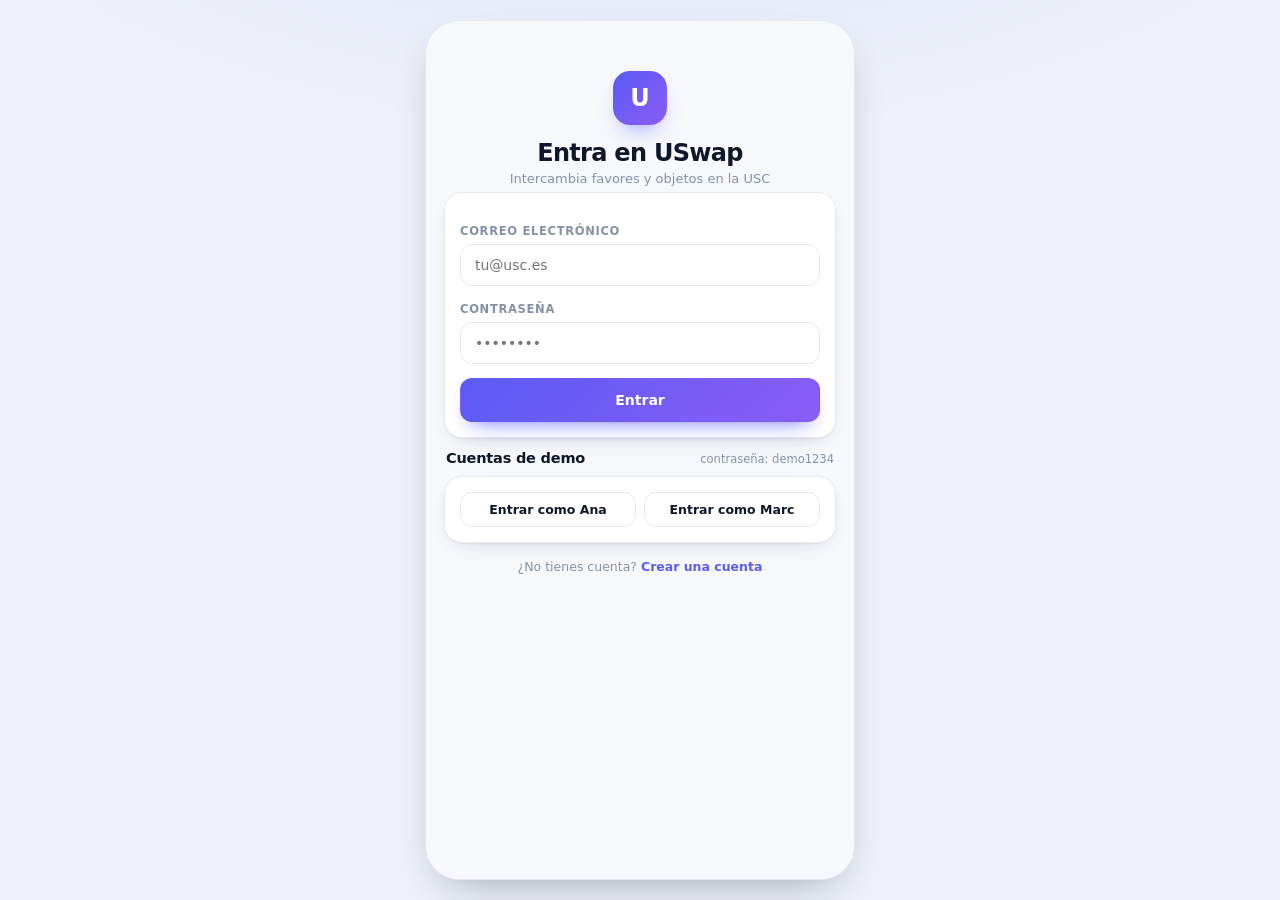
==== index.html @ 11babe7b "categorias: favores, ensenanza, apuntes, objetos y otros (sin tipo)" ====
<!DOCTYPE html>
<html lang="es">
<head>
  <meta charset="utf-8">
  <meta name="viewport" content="width=device-width, initial-scale=1">
  <title>USwap · Tablón · USC</title>
  <link rel="icon" href="img/logo.svg" type="image/svg+xml">
  <link rel="stylesheet" href="css/styles.css">
</head>
<body>
  <!-- =====================================================================
       PANTALLA: TABLÓN                        Propietario: P2 (Javierbarcala)
       Solo se editan este archivo y js/board.js.
       ===================================================================== -->
  <div class="app">
    <header id="topbar"></header>

    <main class="contenido">
      <section class="hero">
        <div style="font-size:9px;font-weight:700;letter-spacing:.16em;text-transform:uppercase;color:#8592a6;margin-bottom:7px">
          USC · Santiago de Compostela
        </div>
        <h1>¿Qué necesitas hoy?</h1>
        <p>Intercambia favores y objetos con estudiantes de la USC, en el campus y en Compostela.</p>
      </section>

      <input id="buscador" class="input" type="search"
             placeholder="Buscar apuntes, clases, transporte…" autocomplete="off">

      <div id="filtro-categorias" class="chips" style="margin-top:10px"></div>
      <div id="filtro-areas" class="chips"></div>
      <div id="filtro-ramas" class="chips"></div>
      <div id="filtro-cursos" class="chips"></div>

      <div id="resultado-info" class="resultado-info"></div>
      <div id="lista" class="lista"></div>
    </main>

    <nav id="bottomnav"></nav>
  </div>

  <script src="js/data.js"></script>
  <script src="js/ui.js"></script>
  <script src="js/board.js"></script>
</body>
</html>
---- css/styles.css ----
/* ==========================================================================
   USwap — ESTILOS GLOBALES            Propietario: P1 (Daniel)
   --------------------------------------------------------------------------
   NINGUNA otra persona edita este archivo. Si necesitas un estilo nuevo,
   pídeselo a P1. Aquí están los tokens de diseño y los componentes comunes.
   ========================================================================== */

:root {
  --fondo: #eef1f8;
  --tarjeta: #ffffff;
  --tinta: #0f172a;
  --tinta-suave: #475569;
  --muted: #8592a6;
  --borde: #e6eaf2;
  --primario: #5b5bf6;
  --primario-oscuro: #4343d6;
  --primario-suave: #eeefff;
  --acento: #8b5cf6;
  --verde: #16a34a;
  --verde-suave: #e7f8ee;
  --ambar: #d97706;
  --ambar-suave: #fef4e2;
  --rojo: #dc2626;
  --rojo-suave: #fdecec;
  --radio: 18px;
  --radio-sm: 12px;
  --sombra: 0 1px 2px rgba(15, 23, 42, .05), 0 8px 24px -14px rgba(15, 23, 42, .25);
  --sombra-alta: 0 18px 45px -22px rgba(15, 23, 42, .45);
  --fuente: "Segoe UI", system-ui, -apple-system, Roboto, sans-serif;
}

* { box-sizing: border-box; }

html, body {
  margin: 0;
  padding: 0;
  height: 100%;
  font-family: var(--fuente);
  color: var(--tinta);
  background: var(--fondo);
  -webkit-font-smoothing: antialiased;
}

body {
  background:
    radial-gradient(1100px 520px at 50% -220px, #dfe3ff 0%, rgba(223, 227, 255, 0) 70%),
    var(--fondo);
  overflow: hidden;
}

/* ---------------------------------------------------------------- estructura */
.app {
  width: 100%;
  height: 100vh;
  margin: 0 auto;
  background: #f7f8fc;
  display: flex;
  flex-direction: column;
  overflow: hidden;
  position: relative;
}

.contenido {
  flex: 1 1 auto;
  overflow-y: auto;
  overflow-x: hidden;
  padding: 16px 18px 28px;
  overscroll-behavior: contain;
}

@media (min-width: 720px) {
  body { display: grid; place-items: center; padding: 20px; }
  .app {
    max-width: 430px;
    height: calc(100vh - 40px);
    max-height: 880px;
    border-radius: 34px;
    box-shadow: var(--sombra-alta);
    border: 1px solid #e2e8f0;
  }
  .topbar { border-radius: 34px 34px 0 0; }
  .bottomnav { border-radius: 0 0 34px 34px; }
}

/* ------------------------------------------------------------------- topbar */
.topbar {
  position: sticky;
  top: 0;
  z-index: 20;
  display: flex;
  align-items: center;
  justify-content: space-between;
  gap: 10px;
  padding: 14px 18px;
  background: rgba(255, 255, 255, .86);
  backdrop-filter: blur(10px);
  border-bottom: 1px solid var(--borde);
}

.marca {
  display: flex;
  align-items: center;
  gap: 9px;
  font-weight: 800;
  font-size: 19px;
  letter-spacing: -.4px;
  color: var(--tinta);
  text-decoration: none;
}

.marca-punto {
  width: 30px; height: 30px;
  border-radius: 10px;
  background: linear-gradient(135deg, var(--primario), var(--acento));
  color: #fff;
  display: grid; place-items: center;
  font-size: 15px; font-weight: 800;
  box-shadow: 0 6px 14px -6px var(--primario);
}

.selector-yo {
  border: 1px solid var(--borde);
  background: #fff;
  border-radius: 999px;
  padding: 7px 30px 7px 12px;
  font-size: 12px;
  font-weight: 600;
  color: var(--tinta-suave);
  font-family: var(--fuente);
  max-width: 168px;
  appearance: none;
  background-image: url("data:image/svg+xml;utf8,<svg xmlns='http://www.w3.org/2000/svg' width='10' height='10' viewBox='0 0 10 10'><path d='M1 3l4 4 4-4' stroke='%238592a6' stroke-width='1.6' fill='none' stroke-linecap='round'/></svg>");
  background-repeat: no-repeat;
  background-position: right 11px center;
  cursor: pointer;
}

.topbar-derecha { display: flex; align-items: center; gap: 6px; }

/* --------------------------------------------------------------------- hero */
.hero { padding: 6px 2px 14px; }
.hero h1 { margin: 0 0 4px; font-size: 23px; letter-spacing: -.6px; line-height: 1.2; }
.hero p { margin: 0; color: var(--muted); font-size: 13.5px; line-height: 1.45; }

/* -------------------------------------------------------------------- inputs */
.input, .textarea, .select {
  width: 100%;
  border: 1px solid var(--borde);
  background: #fff;
  border-radius: var(--radio-sm);
  padding: 12px 14px;
  font-size: 14px;
  font-family: var(--fuente);
  color: var(--tinta);
  outline: none;
  transition: border-color .15s, box-shadow .15s;
}

.input:focus, .textarea:focus, .select:focus {
  border-color: var(--primario);
  box-shadow: 0 0 0 4px var(--primario-suave);
}

.textarea { min-height: 96px; resize: vertical; line-height: 1.5; }
.label {
  display: block;
  font-size: 11.5px;
  font-weight: 700;
  text-transform: uppercase;
  letter-spacing: .06em;
  color: var(--muted);
  margin: 16px 0 6px;
}
.campo { margin-bottom: 4px; }

/* --------------------------------------------------------------------- chips */
.chips {
  display: flex;
  gap: 7px;
  overflow-x: auto;
  padding: 4px 2px 8px;
  scrollbar-width: none;
}
.chips::-webkit-scrollbar { display: none; }

.chip {
  flex: 0 0 auto;
  border: 1px solid var(--borde);
  background: #fff;
  color: var(--tinta-suave);
  border-radius: 999px;
  padding: 7px 13px;
  font-size: 12.5px;
  font-weight: 600;
  font-family: var(--fuente);
  cursor: pointer;
  transition: all .15s;
  white-space: nowrap;
}
.chip:hover { border-color: #cfd6e6; }
.chip.activo {
  background: var(--primario);
  border-color: var(--primario);
  color: #fff;
  box-shadow: 0 6px 14px -8px var(--primario);
}
.chip-mini { padding: 4px 10px; font-size: 11.5px; }

/* ------------------------------------------------------------------ tarjetas */
.lista { display: flex; flex-direction: column; gap: 11px; }

.card {
  background: var(--tarjeta);
  border: 1px solid var(--borde);
  border-radius: var(--radio);
  padding: 15px;
  box-shadow: var(--sombra);
  text-decoration: none;
  color: inherit;
  display: block;
  transition: transform .14s, box-shadow .14s, border-color .14s;
}
.card:hover { transform: translateY(-1px); box-shadow: var(--sombra-alta); border-color: #d8dfee; }

.card-fila { display: flex; align-items: center; gap: 10px; }
.card-titulo { margin: 9px 0 5px; font-size: 15.5px; font-weight: 700; letter-spacing: -.2px; line-height: 1.3; }
.card-texto { margin: 0; color: var(--tinta-suave); font-size: 13px; line-height: 1.5; }

.card-pie {
  margin-top: 12px; padding-top: 11px;
  border-top: 1px dashed var(--borde);
  display: flex; align-items: center; justify-content: space-between; gap: 8px;
  font-size: 12px; color: var(--muted);
}

.cambio {
  display: flex; gap: 7px; align-items: flex-start;
  margin-top: 11px; padding: 9px 11px;
  background: var(--primario-suave);
  border-radius: 11px;
  font-size: 12.5px; color: var(--primario-oscuro);
  line-height: 1.45;
}
.cambio b { font-weight: 700; }

/* ------------------------------------------------------------------ avatar */
.avatar {
  flex: 0 0 auto;
  width: 38px; height: 38px;
  border-radius: 12px;
  display: grid; place-items: center;
  color: #fff; font-weight: 700; font-size: 13px;
  letter-spacing: .02em;
}
.avatar.grande { width: 62px; height: 62px; border-radius: 20px; font-size: 21px; }
.avatar.pequeno { width: 28px; height: 28px; border-radius: 9px; font-size: 10.5px; }

.usuario-linea { display: flex; flex-direction: column; gap: 1px; min-width: 0; }
.usuario-nombre { font-size: 13px; font-weight: 650; }
.usuario-detalle { font-size: 11.5px; color: var(--muted); }

/* -------------------------------------------------------------------- badges */
.badge {
  display: inline-flex; align-items: center; gap: 4px;
  padding: 3px 9px; border-radius: 999px;
  font-size: 10.5px; font-weight: 700;
  letter-spacing: .02em; text-transform: uppercase;
  background: #f1f4fa; color: var(--tinta-suave);
}
.badge-verde { background: var(--verde-suave); color: var(--verde); }
.badge-ambar { background: var(--ambar-suave); color: var(--ambar); }
.badge-rojo { background: var(--rojo-suave); color: var(--rojo); }
.badge-azul { background: var(--primario-suave); color: var(--primario-oscuro); }

/* ------------------------------------------------------------------ botones */
.btn {
  display: inline-flex; align-items: center; justify-content: center; gap: 8px;
  width: 100%;
  border: 1px solid transparent;
  border-radius: var(--radio-sm);
  padding: 13px 16px;
  font-size: 14px; font-weight: 700; font-family: var(--fuente);
  text-decoration: none; cursor: pointer;
  transition: transform .12s, filter .15s, background .15s;
}
.btn:active { transform: scale(.985); }
.btn-primario {
  background: linear-gradient(135deg, var(--primario), var(--acento));
  color: #fff;
  box-shadow: 0 10px 22px -12px var(--primario);
}
.btn-primario:hover { filter: brightness(1.05); }
.btn-secundario { background: #fff; border-color: var(--borde); color: var(--tinta); }
.btn-secundario:hover { background: #f8fafc; }
.btn-whatsapp { background: #25d366; color: #06331c; }
.btn-instagram { background: #fff; border-color: #f0c6df; color: #c1298a; }
.btn-sm { width: auto; padding: 9px 14px; font-size: 12.5px; }
.btn-bloque { margin-top: 14px; }

.fila { display: flex; gap: 8px; }
.fila > .btn { flex: 1; }

/* ------------------------------------------------------------------ estrellas */
.estrellas { display: inline-flex; gap: 2px; color: #f59e0b; font-size: 13px; letter-spacing: 1px; }
.estrellas.gris { color: #d7dde9; }
.estrellas.grande { font-size: 18px; }

/* --------------------------------------------------------------------- stats */
.stats { display: grid; grid-template-columns: repeat(3, 1fr); gap: 9px; }
.stat {
  background: #fff; border: 1px solid var(--borde); border-radius: var(--radio-sm);
  padding: 11px 8px; text-align: center;
}
.stat b { display: block; font-size: 19px; letter-spacing: -.5px; }
.stat span { font-size: 10.5px; color: var(--muted); text-transform: uppercase; letter-spacing: .05em; font-weight: 600; }

/* ------------------------------------------------------------------ ranking */
.rank-item {
  display: flex; align-items: center; gap: 11px;
  background: #fff; border: 1px solid var(--borde); border-radius: var(--radio);
  padding: 12px 14px; box-shadow: var(--sombra);
}
.rank-item.yo { border-color: var(--primario); box-shadow: 0 0 0 3px var(--primario-suave); }
.rank-pos {
  width: 26px; text-align: center; font-weight: 800; font-size: 15px; color: var(--muted);
  letter-spacing: -.5px;
}
.rank-pos.top { color: var(--primario); }
.rank-puntos {
  margin-left: auto; text-align: right;
  font-weight: 800; font-size: 15px; letter-spacing: -.4px;
}
.rank-puntos small { display: block; font-size: 10px; font-weight: 600; color: var(--muted); letter-spacing: 0; }

.tier { display: inline-flex; align-items: center; gap: 5px; font-size: 11px; font-weight: 700; }
.tier-hierro { color: #6b7280; }
.tier-bronce { color: #b45309; }
.tier-plata { color: #64748b; }
.tier-oro { color: #ca8a04; }
.tier-platino { color: #0f766e; }
.tier-diamante { color: #2563eb; }
.tier-ascendente { color: #16a34a; }
.tier-inmortal { color: #7c3aed; }
.tier-radiante { color: #e11d48; }

/* --------------------------------------------------------------------- nav */
.bottomnav {
  flex: 0 0 auto;
  width: 100%;
  display: grid; grid-template-columns: repeat(4, 1fr);
  gap: 2px;
  padding: 9px 12px 12px;
  background: #fff;
  border-top: 1px solid var(--borde);
  z-index: 30;
}

.nav-item {
  display: flex; flex-direction: column; align-items: center; gap: 3px;
  padding: 6px 4px;
  border-radius: 12px;
  text-decoration: none;
  color: var(--muted);
  font-size: 10.5px; font-weight: 650;
  transition: background .15s, color .15s;
}
.nav-item .icono { font-size: 18px; line-height: 1; }
.nav-item:hover { background: #f4f6fb; }
.nav-item.activo { color: var(--primario); background: var(--primario-suave); }

/* ------------------------------------------------------------------- varios */
.seccion-titulo {
  display: flex; align-items: baseline; justify-content: space-between;
  margin: 22px 2px 10px;
}
.seccion-titulo h2 { margin: 0; font-size: 14.5px; letter-spacing: -.2px; }
.seccion-titulo a { font-size: 12px; color: var(--primario); text-decoration: none; font-weight: 650; }

.vacio {
  text-align: center; padding: 34px 18px;
  background: #fff; border: 1px dashed #d8dfee; border-radius: var(--radio);
  color: var(--muted); font-size: 13px;
}
.vacio strong { display: block; color: var(--tinta); font-size: 14.5px; margin-bottom: 4px; }

.resultado-info { font-size: 11.5px; color: var(--muted); padding: 2px 4px 10px; font-weight: 600; }

.toast {
  position: fixed; left: 50%; bottom: 96px; transform: translateX(-50%);
  background: #0f172a; color: #fff;
  padding: 11px 18px; border-radius: 999px;
  font-size: 12.5px; font-weight: 600;
  box-shadow: var(--sombra-alta);
  z-index: 60; opacity: 0; pointer-events: none;
  transition: opacity .22s, transform .22s;
}
.toast.visible { opacity: 1; transform: translateX(-50%) translateY(-4px); }

.oculto { display: none !important; }

/* --------------------------------------------------------------- acceso */
.auth-hero { text-align: center; padding: 16px 0 6px; }
.auth-hero .marca-punto {
  width: 54px; height: 54px; border-radius: 17px; font-size: 24px;
  margin: 0 auto 14px; box-shadow: 0 12px 26px -14px var(--primario);
}
.auth-hero h1 { margin: 0 0 4px; font-size: 24px; letter-spacing: -.7px; }
.auth-hero p { margin: 0; color: var(--muted); font-size: 13px; }

.aviso {
  margin-top: 8px; padding: 9px 12px;
  background: #eef2ff; border: 1px solid #dbe2ff; color: #3730a3;
  border-radius: 10px; font-size: 12px; line-height: 1.45;
}
.aviso code { font-weight: 800; letter-spacing: .08em; }

.verificado { color: var(--verde); font-weight: 700; font-size: 11.5px; }
.contacto-linea { display: flex; gap: 8px; align-items: center; }
.contacto-linea .input { flex: 1; }
.contacto-estado { display: flex; align-items: center; justify-content: space-between; gap: 8px; margin-top: 8px; }

.auth-pie { text-align: center; margin-top: 16px; font-size: 12.5px; color: var(--muted); }
.auth-pie a { color: var(--primario); font-weight: 700; text-decoration: none; }

/* aviso de error de JavaScript: nunca dejar la página en blanco */
.error-js {
  display: none;
  position: fixed;
  top: 0; left: 0; right: 0;
  z-index: 200;
  background: #7f1d1d;
  color: #fff;
  padding: 12px 16px;
  font-size: 12.5px;
  line-height: 1.45;
  box-shadow: 0 10px 30px -12px rgba(0, 0, 0, .6);
}
.error-js b { display: block; font-size: 13.5px; margin-bottom: 2px; }
.error-js span { display: block; color: rgba(255, 255, 255, .88); }
.error-js code { display: block; margin-top: 6px; font-size: 11px; color: rgba(255, 255, 255, .7); word-break: break-word; }

/* ------------------------------------------------------------------ detalles */
.detalle-cabecera { display: flex; gap: 12px; align-items: flex-start; }
.detalle-titulo { margin: 0 0 6px; font-size: 20px; line-height: 1.25; letter-spacing: -.5px; }
.detalle-texto { margin: 0; color: var(--tinta-suave); font-size: 14px; line-height: 1.6; }
.bloque {
  background: #fff; border: 1px solid var(--borde); border-radius: var(--radio);
  padding: 15px; box-shadow: var(--sombra);
}
.bloque + .bloque, .bloque + .seccion-titulo { margin-top: 12px; }
.divisor { height: 1px; background: var(--borde); margin: 14px 0; }

/* ------------------------------------------------------- acuerdo / trato */
.acuerdo {
  border-color: #cdeedd;
  background: linear-gradient(180deg, #f6fdf9 0%, #ffffff 70%);
}
.acuerdo-cabecera { display: flex; align-items: center; gap: 6px; flex-wrap: wrap; }
.acuerdo-cabecera .badge { margin-left: auto; }
.acuerdo-titulo { font-size: 15px; font-weight: 750; letter-spacing: -.2px; }
.acuerdo-texto { margin: 4px 0 12px; font-size: 12.5px; color: var(--tinta-suave); line-height: 1.55; }
.acuerdo .btn + .btn { margin-top: 8px; }

.barra-progreso { height: 7px; border-radius: 99px; background: #eef1f8; overflow: hidden; }
.barra-progreso > div { height: 100%; border-radius: 99px; background: linear-gradient(90deg, var(--primario), var(--acento)); }

.estrellas-selector { display: flex; gap: 6px; }
.estrella-btn {
  background: none; border: none; cursor: pointer;
  font-size: 30px; line-height: 1; color: #d7dde9; padding: 0 2px;
  transition: transform .12s, color .12s;
}
.estrella-btn:hover { transform: scale(1.12); }
.estrella-btn.activa { color: #f59e0b; }

.recompensa {
  display: flex; gap: 11px; align-items: flex-start;
  padding: 12px 0; border-bottom: 1px solid var(--borde);
}
.recompensa:last-child { border-bottom: none; }
.recompensa-icono {
  width: 36px; height: 36px; flex: 0 0 auto; border-radius: 11px;
  display: grid; place-items: center; font-size: 17px; background: #f5f7fc;
}
.recompensa-texto { font-size: 12.5px; color: var(--tinta-suave); line-height: 1.45; }
.recompensa-texto b { display: block; color: var(--tinta); font-size: 13px; margin-bottom: 2px; }
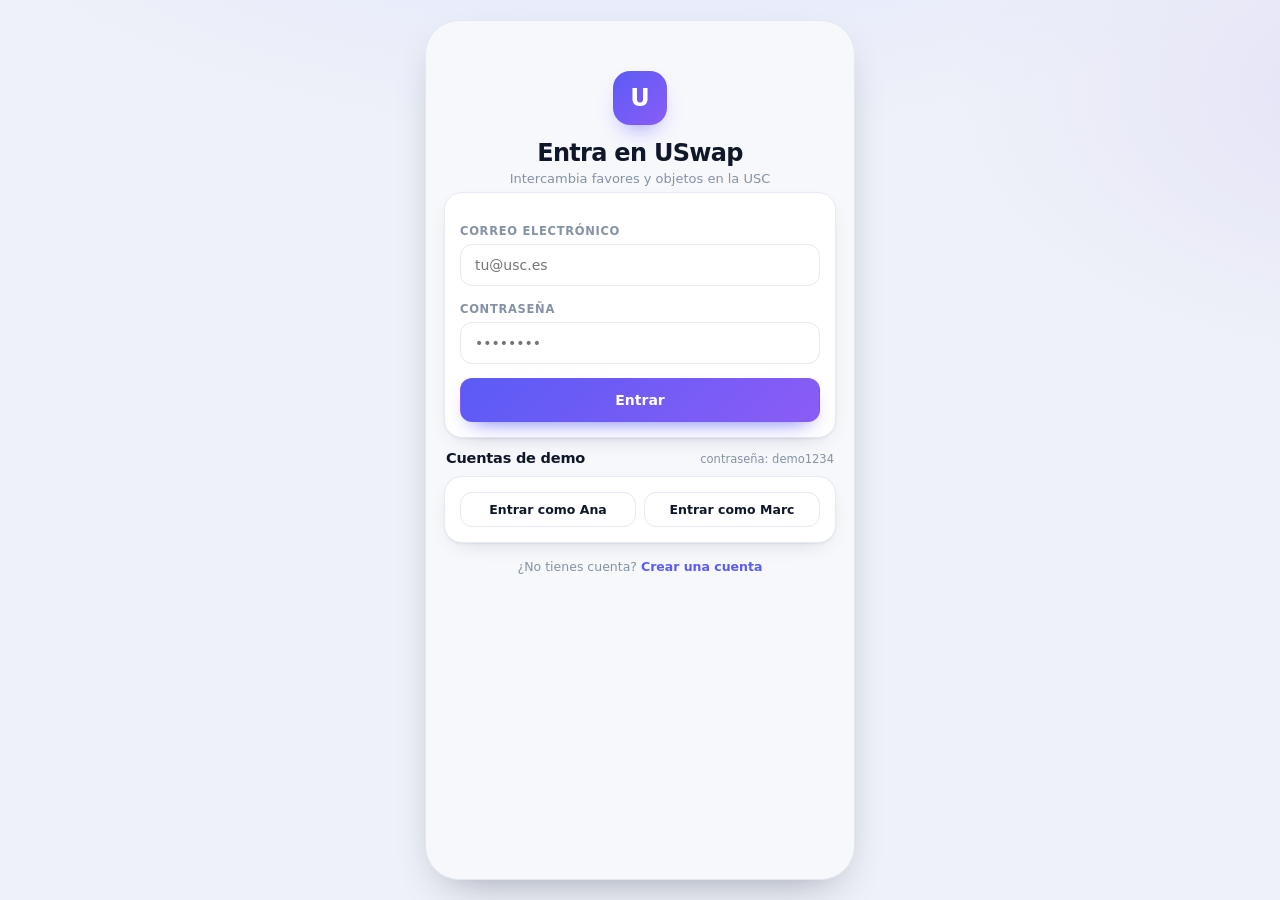
==== commit c6345e81: "merge: integrar a P1, P3 y P4 y mantener el tablon de P2" ====
--- a/index.html
+++ b/index.html
@@ -3,6 +3,7 @@
 <head>
   <meta charset="utf-8">
   <meta name="viewport" content="width=device-width, initial-scale=1">
+  <meta name="theme-color" content="#ffffff">
   <title>USwap · Tablón · USC</title>
   <link rel="icon" href="img/logo.svg" type="image/svg+xml">
   <link rel="stylesheet" href="css/styles.css">
@@ -27,14 +28,26 @@
       <input id="buscador" class="input" type="search"
              placeholder="Buscar apuntes, clases, transporte…" autocomplete="off">
 
-      <div id="filtro-categorias" class="chips" style="margin-top:10px"></div>
+      <div id="filtro-modo" class="chips" style="margin-top:10px"></div>
       <div id="filtro-areas" class="chips"></div>
       <div id="filtro-ramas" class="chips"></div>
       <div id="filtro-cursos" class="chips"></div>
 
-      <div id="resultado-info" class="resultado-info"></div>
+      <div class="resultado-info" style="display:flex;align-items:center;gap:8px">
+        <span id="resultado-info"></span>
+        <button id="btn-limpiar" type="button" class="chip chip-mini oculto" style="margin-left:auto">Limpiar</button>
+      </div>
+
+      <select id="orden" class="select" aria-label="Ordenar el tablón" style="margin-bottom:10px">
+        <option value="destacada">Destacadas primero</option>
+        <option value="reciente">Más recientes</option>
+        <option value="valoracion">Mejor valorados</option>
+      </select>
+
       <div id="lista" class="lista"></div>
     </main>
+
+    <button class="arriba" id="btn-arriba" type="button" aria-label="Volver arriba">↑</button>
 
     <nav id="bottomnav"></nav>
   </div>
--- a/css/styles.css
+++ b/css/styles.css
@@ -1,8 +1,8 @@
 /* ==========================================================================
-   USwap — ESTILOS GLOBALES            Propietario: P1 (Daniel)
+   USwap ÔÇö ESTILOS GLOBALES            Propietario: P1 (Daniel)
    --------------------------------------------------------------------------
    NINGUNA otra persona edita este archivo. Si necesitas un estilo nuevo,
-   pídeselo a P1. Aquí están los tokens de diseño y los componentes comunes.
+   p├¡deselo a P1. Aqu├¡ est├ín los tokens de dise├▒o y los componentes comunes.
    ========================================================================== */
 
 :root {
@@ -422,7 +422,7 @@
 .auth-pie { text-align: center; margin-top: 16px; font-size: 12.5px; color: var(--muted); }
 .auth-pie a { color: var(--primario); font-weight: 700; text-decoration: none; }
 
-/* aviso de error de JavaScript: nunca dejar la página en blanco */
+/* aviso de error de JavaScript: nunca dejar la p├ígina en blanco */
 .error-js {
   display: none;
   position: fixed;
@@ -484,3 +484,121 @@
 }
 .recompensa-texto { font-size: 12.5px; color: var(--tinta-suave); line-height: 1.45; }
 .recompensa-texto b { display: block; color: var(--tinta); font-size: 13px; margin-bottom: 2px; }
+
+/* ==========================================================================
+   CAPA P2 — tema, tarjetas en negro e interacción
+   --------------------------------------------------------------------------
+   Se añade al final a propósito: no toca las reglas de arriba, solo las
+   refina. Si P1 cambia un componente, esto sigue funcionando.
+   ========================================================================== */
+
+/* scroll fino y desplazamiento suave dentro de la app */
+.contenido { scroll-behavior: smooth; scrollbar-width: thin; scrollbar-color: #cfd6e6 transparent; }
+.contenido::-webkit-scrollbar { width: 8px; }
+.contenido::-webkit-scrollbar-thumb { background: #d8dfee; border-radius: 99px; }
+.contenido::-webkit-scrollbar-track { background: transparent; }
+
+body {
+  background:
+    radial-gradient(1100px 520px at 50% -220px, #dfe3ff 0%, rgba(223, 227, 255, 0) 70%),
+    radial-gradient(700px 420px at 110% 10%, rgba(139, 92, 246, .10) 0%, rgba(139, 92, 246, 0) 65%),
+    var(--fondo);
+}
+::selection { background: rgba(91, 91, 246, .22); color: #0f172a; }
+
+/* cabecera y hero */
+.marca-punto { box-shadow: 0 6px 14px -6px var(--primario); }
+.hero h1 {
+  background: linear-gradient(120deg, #0f172a 5%, var(--primario-oscuro) 60%, #7c3aed 95%);
+  -webkit-background-clip: text;
+  background-clip: text;
+  color: transparent;
+}
+
+/* chips con respuesta al toque */
+.chips { scroll-snap-type: x proximity; }
+.chip { scroll-snap-align: start; transition: transform .12s, border-color .15s, background .15s, color .15s, box-shadow .15s; }
+.chip:hover { border-color: #cfd6e6; color: var(--tinta); }
+.chip:active { transform: scale(.95); }
+
+/* las peticiones, en negro */
+.card {
+  background: linear-gradient(180deg, #131c2e 0%, #0f172a 100%);
+  border-color: #1e293b;
+  color: #e9eefb;
+  box-shadow: 0 1px 2px rgba(15, 23, 42, .18), 0 18px 34px -24px rgba(15, 23, 42, .55);
+  animation: tarjeta-entra .34s cubic-bezier(.2, .7, .3, 1) both;
+  transition: transform .16s, box-shadow .16s, border-color .16s;
+}
+.card:hover {
+  transform: translateY(-2px);
+  box-shadow: 0 26px 46px -26px rgba(15, 23, 42, .65);
+  border-color: #3b4a6b;
+}
+.card:active { transform: scale(.994); }
+.card .card-titulo { color: #f3f6ff; }
+.card .card-texto { color: #b6c0d6; }
+.card .card-pie { color: #97a3bb; border-top-color: rgba(255, 255, 255, .12); }
+.card .usuario-nombre { color: #eef2fb; }
+.card .usuario-detalle { color: #93a0b8; }
+.card .cambio { background: rgba(123, 123, 255, .14); color: #c7c7ff; }
+.card .badge { background: rgba(255, 255, 255, .10); color: #cfd8ea; }
+.card .badge-azul { background: rgba(123, 123, 255, .22); color: #c7c7ff; }
+.card .badge-ambar { background: rgba(251, 191, 36, .16); color: #fbbf24; }
+.card .badge-verde { background: rgba(61, 220, 151, .14); color: #4ade80; }
+.card .badge-rojo { background: rgba(255, 122, 122, .14); color: #ff9c9c; }
+
+.card:nth-child(1) { animation-delay: 0s; }
+.card:nth-child(2) { animation-delay: .03s; }
+.card:nth-child(3) { animation-delay: .06s; }
+.card:nth-child(4) { animation-delay: .09s; }
+.card:nth-child(5) { animation-delay: .12s; }
+.card:nth-child(6) { animation-delay: .15s; }
+.card:nth-child(7) { animation-delay: .18s; }
+.card:nth-child(n+8) { animation-delay: .21s; }
+
+@keyframes tarjeta-entra {
+  from { opacity: 0; transform: translateY(6px); }
+  to { opacity: 1; transform: none; }
+}
+
+.vacio { animation: tarjeta-entra .3s ease both; }
+
+/* botones y navegación */
+.nav-item:active { transform: scale(.94); }
+.nav-item:hover { color: var(--tinta-suave); }
+
+/* volver arriba */
+.arriba {
+  position: absolute;
+  right: 16px;
+  bottom: 84px;
+  width: 44px; height: 44px;
+  border: none; border-radius: 50%;
+  background: linear-gradient(135deg, var(--primario), var(--acento));
+  color: #fff;
+  display: grid; place-items: center;
+  font-size: 18px; font-weight: 700;
+  cursor: pointer;
+  box-shadow: 0 14px 30px -12px rgba(91, 91, 246, .95);
+  z-index: 35;
+  opacity: 0;
+  transform: translateY(10px) scale(.9);
+  pointer-events: none;
+  transition: opacity .2s, transform .2s, filter .15s;
+}
+.arriba.visible { opacity: 1; transform: none; pointer-events: auto; }
+.arriba:hover { filter: brightness(1.06); }
+.arriba:active { transform: scale(.94); }
+
+/* accesibilidad */
+:focus-visible { outline: 2px solid var(--primario); outline-offset: 2px; border-radius: 8px; }
+
+@media (prefers-reduced-motion: reduce) {
+  *, *::before, *::after {
+    animation-duration: .001ms !important;
+    animation-delay: 0s !important;
+    transition-duration: .001ms !important;
+    scroll-behavior: auto !important;
+  }
+}
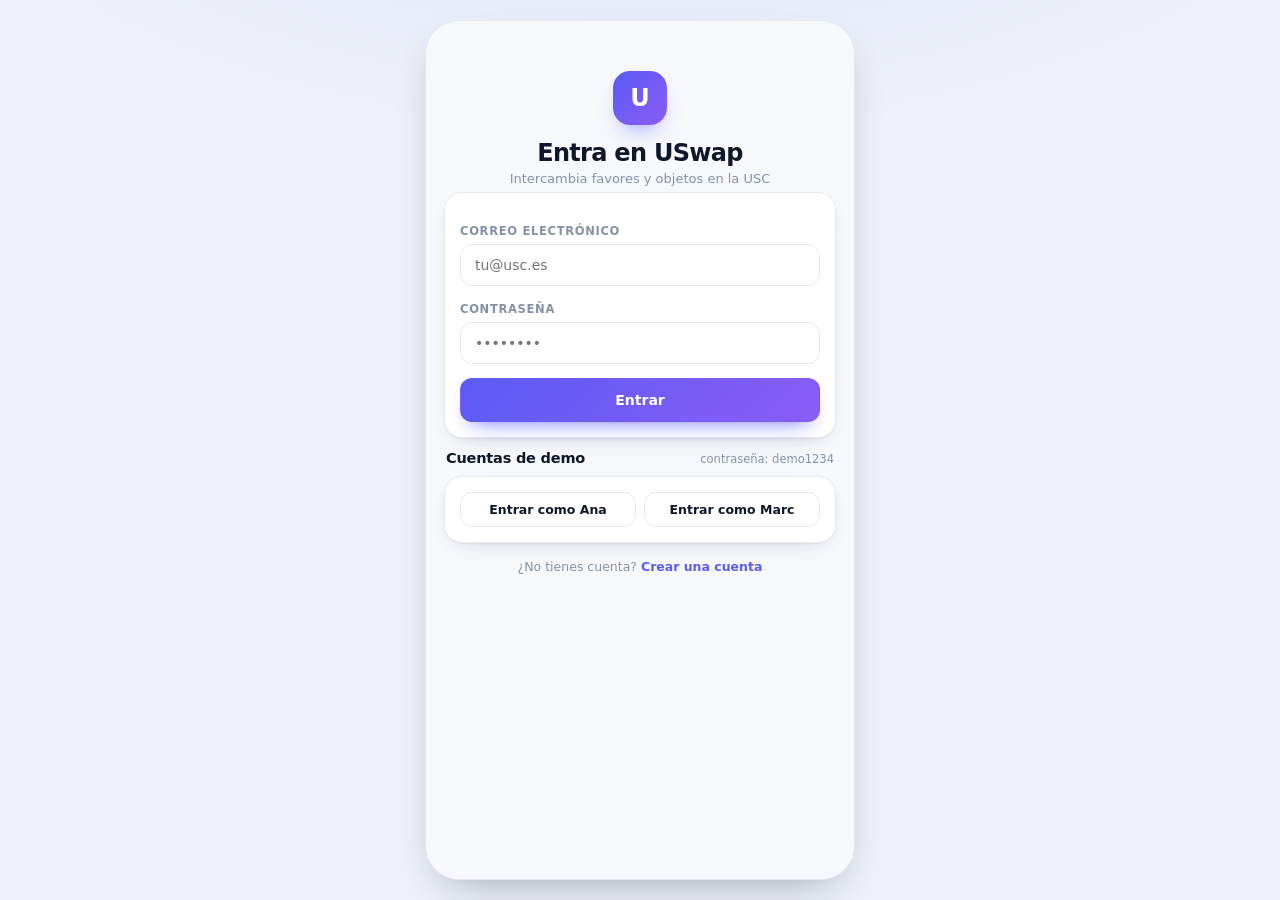
==== commit 15b47434: "tablon: filtro por carrera de la USC; publicar: tu carrera" ====
--- a/index.html
+++ b/index.html
@@ -30,7 +30,7 @@
 
       <div id="filtro-modo" class="chips" style="margin-top:10px"></div>
       <div id="filtro-areas" class="chips"></div>
-      <div id="filtro-ramas" class="chips"></div>
+      <div id="filtro-carreras" class="chips"></div>
       <div id="filtro-cursos" class="chips"></div>
 
       <div class="resultado-info" style="display:flex;align-items:center;gap:8px">
--- a/css/styles.css
+++ b/css/styles.css
@@ -1,8 +1,8 @@
 /* ==========================================================================
-   USwap ÔÇö ESTILOS GLOBALES            Propietario: P1 (Daniel)
+   USwap — ESTILOS GLOBALES            Propietario: P1 (Daniel)
    --------------------------------------------------------------------------
    NINGUNA otra persona edita este archivo. Si necesitas un estilo nuevo,
-   p├¡deselo a P1. Aqu├¡ est├ín los tokens de dise├▒o y los componentes comunes.
+   pídeselo a P1. Aquí están los tokens de diseño y los componentes comunes.
    ========================================================================== */
 
 :root {
@@ -255,6 +255,18 @@
 .avatar.grande { width: 62px; height: 62px; border-radius: 20px; font-size: 21px; }
 .avatar.pequeno { width: 28px; height: 28px; border-radius: 9px; font-size: 10.5px; }
 
+/* avatar clicable: lleva al perfil con sus valoraciones */
+.avatar-enlace {
+  display: inline-flex;
+  flex: 0 0 auto;
+  border-radius: 20px;
+  text-decoration: none;
+  transition: transform .12s, box-shadow .12s;
+}
+.avatar-enlace:hover { transform: translateY(-1px); box-shadow: 0 12px 22px -14px rgba(15, 23, 42, .65); }
+.avatar-enlace:active { transform: scale(.97); }
+.avatar-enlace:focus-visible { outline: 3px solid var(--primario-suave); }
+
 .usuario-linea { display: flex; flex-direction: column; gap: 1px; min-width: 0; }
 .usuario-nombre { font-size: 13px; font-weight: 650; }
 .usuario-detalle { font-size: 11.5px; color: var(--muted); }
@@ -422,7 +434,7 @@
 .auth-pie { text-align: center; margin-top: 16px; font-size: 12.5px; color: var(--muted); }
 .auth-pie a { color: var(--primario); font-weight: 700; text-decoration: none; }
 
-/* aviso de error de JavaScript: nunca dejar la p├ígina en blanco */
+/* aviso de error de JavaScript: nunca dejar la página en blanco */
 .error-js {
   display: none;
   position: fixed;
@@ -484,121 +496,3 @@
 }
 .recompensa-texto { font-size: 12.5px; color: var(--tinta-suave); line-height: 1.45; }
 .recompensa-texto b { display: block; color: var(--tinta); font-size: 13px; margin-bottom: 2px; }
-
-/* ==========================================================================
-   CAPA P2 — tema, tarjetas en negro e interacción
-   --------------------------------------------------------------------------
-   Se añade al final a propósito: no toca las reglas de arriba, solo las
-   refina. Si P1 cambia un componente, esto sigue funcionando.
-   ========================================================================== */
-
-/* scroll fino y desplazamiento suave dentro de la app */
-.contenido { scroll-behavior: smooth; scrollbar-width: thin; scrollbar-color: #cfd6e6 transparent; }
-.contenido::-webkit-scrollbar { width: 8px; }
-.contenido::-webkit-scrollbar-thumb { background: #d8dfee; border-radius: 99px; }
-.contenido::-webkit-scrollbar-track { background: transparent; }
-
-body {
-  background:
-    radial-gradient(1100px 520px at 50% -220px, #dfe3ff 0%, rgba(223, 227, 255, 0) 70%),
-    radial-gradient(700px 420px at 110% 10%, rgba(139, 92, 246, .10) 0%, rgba(139, 92, 246, 0) 65%),
-    var(--fondo);
-}
-::selection { background: rgba(91, 91, 246, .22); color: #0f172a; }
-
-/* cabecera y hero */
-.marca-punto { box-shadow: 0 6px 14px -6px var(--primario); }
-.hero h1 {
-  background: linear-gradient(120deg, #0f172a 5%, var(--primario-oscuro) 60%, #7c3aed 95%);
-  -webkit-background-clip: text;
-  background-clip: text;
-  color: transparent;
-}
-
-/* chips con respuesta al toque */
-.chips { scroll-snap-type: x proximity; }
-.chip { scroll-snap-align: start; transition: transform .12s, border-color .15s, background .15s, color .15s, box-shadow .15s; }
-.chip:hover { border-color: #cfd6e6; color: var(--tinta); }
-.chip:active { transform: scale(.95); }
-
-/* las peticiones, en negro */
-.card {
-  background: linear-gradient(180deg, #131c2e 0%, #0f172a 100%);
-  border-color: #1e293b;
-  color: #e9eefb;
-  box-shadow: 0 1px 2px rgba(15, 23, 42, .18), 0 18px 34px -24px rgba(15, 23, 42, .55);
-  animation: tarjeta-entra .34s cubic-bezier(.2, .7, .3, 1) both;
-  transition: transform .16s, box-shadow .16s, border-color .16s;
-}
-.card:hover {
-  transform: translateY(-2px);
-  box-shadow: 0 26px 46px -26px rgba(15, 23, 42, .65);
-  border-color: #3b4a6b;
-}
-.card:active { transform: scale(.994); }
-.card .card-titulo { color: #f3f6ff; }
-.card .card-texto { color: #b6c0d6; }
-.card .card-pie { color: #97a3bb; border-top-color: rgba(255, 255, 255, .12); }
-.card .usuario-nombre { color: #eef2fb; }
-.card .usuario-detalle { color: #93a0b8; }
-.card .cambio { background: rgba(123, 123, 255, .14); color: #c7c7ff; }
-.card .badge { background: rgba(255, 255, 255, .10); color: #cfd8ea; }
-.card .badge-azul { background: rgba(123, 123, 255, .22); color: #c7c7ff; }
-.card .badge-ambar { background: rgba(251, 191, 36, .16); color: #fbbf24; }
-.card .badge-verde { background: rgba(61, 220, 151, .14); color: #4ade80; }
-.card .badge-rojo { background: rgba(255, 122, 122, .14); color: #ff9c9c; }
-
-.card:nth-child(1) { animation-delay: 0s; }
-.card:nth-child(2) { animation-delay: .03s; }
-.card:nth-child(3) { animation-delay: .06s; }
-.card:nth-child(4) { animation-delay: .09s; }
-.card:nth-child(5) { animation-delay: .12s; }
-.card:nth-child(6) { animation-delay: .15s; }
-.card:nth-child(7) { animation-delay: .18s; }
-.card:nth-child(n+8) { animation-delay: .21s; }
-
-@keyframes tarjeta-entra {
-  from { opacity: 0; transform: translateY(6px); }
-  to { opacity: 1; transform: none; }
-}
-
-.vacio { animation: tarjeta-entra .3s ease both; }
-
-/* botones y navegación */
-.nav-item:active { transform: scale(.94); }
-.nav-item:hover { color: var(--tinta-suave); }
-
-/* volver arriba */
-.arriba {
-  position: absolute;
-  right: 16px;
-  bottom: 84px;
-  width: 44px; height: 44px;
-  border: none; border-radius: 50%;
-  background: linear-gradient(135deg, var(--primario), var(--acento));
-  color: #fff;
-  display: grid; place-items: center;
-  font-size: 18px; font-weight: 700;
-  cursor: pointer;
-  box-shadow: 0 14px 30px -12px rgba(91, 91, 246, .95);
-  z-index: 35;
-  opacity: 0;
-  transform: translateY(10px) scale(.9);
-  pointer-events: none;
-  transition: opacity .2s, transform .2s, filter .15s;
-}
-.arriba.visible { opacity: 1; transform: none; pointer-events: auto; }
-.arriba:hover { filter: brightness(1.06); }
-.arriba:active { transform: scale(.94); }
-
-/* accesibilidad */
-:focus-visible { outline: 2px solid var(--primario); outline-offset: 2px; border-radius: 8px; }
-
-@media (prefers-reduced-motion: reduce) {
-  *, *::before, *::after {
-    animation-duration: .001ms !important;
-    animation-delay: 0s !important;
-    transition-duration: .001ms !important;
-    scroll-behavior: auto !important;
-  }
-}
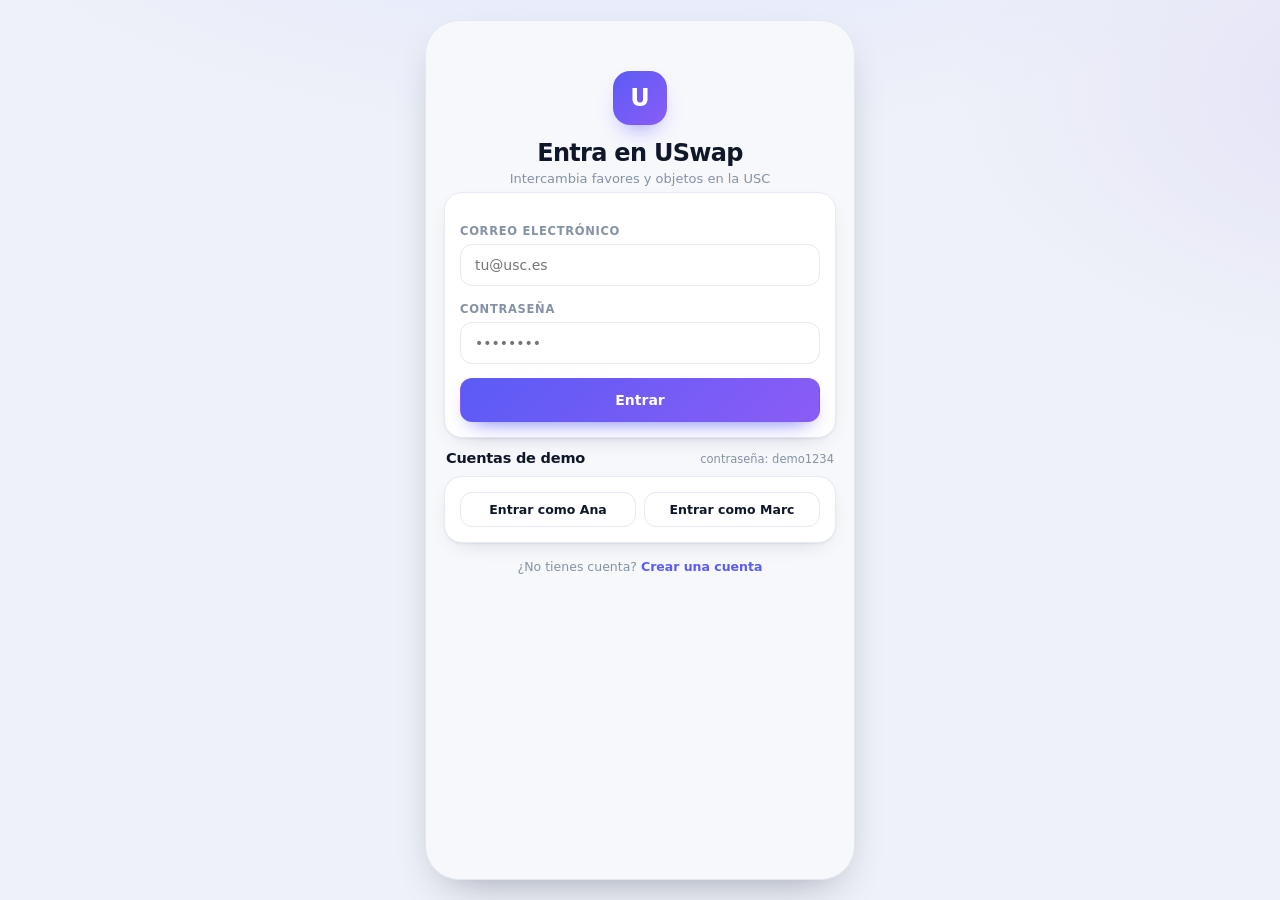
==== commit 0c8fc6b6: "Merge remote-tracking branch 'origin/main' # Conflicts: #	AGENTS.md #	js/board.js #	js/data.js #	js/" ====
--- a/index.html
+++ b/index.html
@@ -28,7 +28,7 @@
       <input id="buscador" class="input" type="search"
              placeholder="Buscar apuntes, clases, transporte…" autocomplete="off">
 
-      <div id="filtro-modo" class="chips" style="margin-top:10px"></div>
+      <div id="filtro-categorias" class="chips" style="margin-top:10px"></div>
       <div id="filtro-areas" class="chips"></div>
       <div id="filtro-carreras" class="chips"></div>
       <div id="filtro-cursos" class="chips"></div>
--- a/css/styles.css
+++ b/css/styles.css
@@ -1,8 +1,8 @@
 /* ==========================================================================
-   USwap — ESTILOS GLOBALES            Propietario: P1 (Daniel)
+   USwap ÔÇö ESTILOS GLOBALES            Propietario: P1 (Daniel)
    --------------------------------------------------------------------------
    NINGUNA otra persona edita este archivo. Si necesitas un estilo nuevo,
-   pídeselo a P1. Aquí están los tokens de diseño y los componentes comunes.
+   p├¡deselo a P1. Aqu├¡ est├ín los tokens de dise├▒o y los componentes comunes.
    ========================================================================== */
 
 :root {
@@ -434,7 +434,7 @@
 .auth-pie { text-align: center; margin-top: 16px; font-size: 12.5px; color: var(--muted); }
 .auth-pie a { color: var(--primario); font-weight: 700; text-decoration: none; }
 
-/* aviso de error de JavaScript: nunca dejar la página en blanco */
+/* aviso de error de JavaScript: nunca dejar la p├ígina en blanco */
 .error-js {
   display: none;
   position: fixed;
@@ -496,3 +496,121 @@
 }
 .recompensa-texto { font-size: 12.5px; color: var(--tinta-suave); line-height: 1.45; }
 .recompensa-texto b { display: block; color: var(--tinta); font-size: 13px; margin-bottom: 2px; }
+
+/* ==========================================================================
+   CAPA P2 — tema, tarjetas en negro e interacción
+   --------------------------------------------------------------------------
+   Se añade al final a propósito: no toca las reglas de arriba, solo las
+   refina. Si P1 cambia un componente, esto sigue funcionando.
+   ========================================================================== */
+
+/* scroll fino y desplazamiento suave dentro de la app */
+.contenido { scroll-behavior: smooth; scrollbar-width: thin; scrollbar-color: #cfd6e6 transparent; }
+.contenido::-webkit-scrollbar { width: 8px; }
+.contenido::-webkit-scrollbar-thumb { background: #d8dfee; border-radius: 99px; }
+.contenido::-webkit-scrollbar-track { background: transparent; }
+
+body {
+  background:
+    radial-gradient(1100px 520px at 50% -220px, #dfe3ff 0%, rgba(223, 227, 255, 0) 70%),
+    radial-gradient(700px 420px at 110% 10%, rgba(139, 92, 246, .10) 0%, rgba(139, 92, 246, 0) 65%),
+    var(--fondo);
+}
+::selection { background: rgba(91, 91, 246, .22); color: #0f172a; }
+
+/* cabecera y hero */
+.marca-punto { box-shadow: 0 6px 14px -6px var(--primario); }
+.hero h1 {
+  background: linear-gradient(120deg, #0f172a 5%, var(--primario-oscuro) 60%, #7c3aed 95%);
+  -webkit-background-clip: text;
+  background-clip: text;
+  color: transparent;
+}
+
+/* chips con respuesta al toque */
+.chips { scroll-snap-type: x proximity; }
+.chip { scroll-snap-align: start; transition: transform .12s, border-color .15s, background .15s, color .15s, box-shadow .15s; }
+.chip:hover { border-color: #cfd6e6; color: var(--tinta); }
+.chip:active { transform: scale(.95); }
+
+/* las peticiones, en negro */
+.card {
+  background: linear-gradient(180deg, #131c2e 0%, #0f172a 100%);
+  border-color: #1e293b;
+  color: #e9eefb;
+  box-shadow: 0 1px 2px rgba(15, 23, 42, .18), 0 18px 34px -24px rgba(15, 23, 42, .55);
+  animation: tarjeta-entra .34s cubic-bezier(.2, .7, .3, 1) both;
+  transition: transform .16s, box-shadow .16s, border-color .16s;
+}
+.card:hover {
+  transform: translateY(-2px);
+  box-shadow: 0 26px 46px -26px rgba(15, 23, 42, .65);
+  border-color: #3b4a6b;
+}
+.card:active { transform: scale(.994); }
+.card .card-titulo { color: #f3f6ff; }
+.card .card-texto { color: #b6c0d6; }
+.card .card-pie { color: #97a3bb; border-top-color: rgba(255, 255, 255, .12); }
+.card .usuario-nombre { color: #eef2fb; }
+.card .usuario-detalle { color: #93a0b8; }
+.card .cambio { background: rgba(123, 123, 255, .14); color: #c7c7ff; }
+.card .badge { background: rgba(255, 255, 255, .10); color: #cfd8ea; }
+.card .badge-azul { background: rgba(123, 123, 255, .22); color: #c7c7ff; }
+.card .badge-ambar { background: rgba(251, 191, 36, .16); color: #fbbf24; }
+.card .badge-verde { background: rgba(61, 220, 151, .14); color: #4ade80; }
+.card .badge-rojo { background: rgba(255, 122, 122, .14); color: #ff9c9c; }
+
+.card:nth-child(1) { animation-delay: 0s; }
+.card:nth-child(2) { animation-delay: .03s; }
+.card:nth-child(3) { animation-delay: .06s; }
+.card:nth-child(4) { animation-delay: .09s; }
+.card:nth-child(5) { animation-delay: .12s; }
+.card:nth-child(6) { animation-delay: .15s; }
+.card:nth-child(7) { animation-delay: .18s; }
+.card:nth-child(n+8) { animation-delay: .21s; }
+
+@keyframes tarjeta-entra {
+  from { opacity: 0; transform: translateY(6px); }
+  to { opacity: 1; transform: none; }
+}
+
+.vacio { animation: tarjeta-entra .3s ease both; }
+
+/* botones y navegación */
+.nav-item:active { transform: scale(.94); }
+.nav-item:hover { color: var(--tinta-suave); }
+
+/* volver arriba */
+.arriba {
+  position: absolute;
+  right: 16px;
+  bottom: 84px;
+  width: 44px; height: 44px;
+  border: none; border-radius: 50%;
+  background: linear-gradient(135deg, var(--primario), var(--acento));
+  color: #fff;
+  display: grid; place-items: center;
+  font-size: 18px; font-weight: 700;
+  cursor: pointer;
+  box-shadow: 0 14px 30px -12px rgba(91, 91, 246, .95);
+  z-index: 35;
+  opacity: 0;
+  transform: translateY(10px) scale(.9);
+  pointer-events: none;
+  transition: opacity .2s, transform .2s, filter .15s;
+}
+.arriba.visible { opacity: 1; transform: none; pointer-events: auto; }
+.arriba:hover { filter: brightness(1.06); }
+.arriba:active { transform: scale(.94); }
+
+/* accesibilidad */
+:focus-visible { outline: 2px solid var(--primario); outline-offset: 2px; border-radius: 8px; }
+
+@media (prefers-reduced-motion: reduce) {
+  *, *::before, *::after {
+    animation-duration: .001ms !important;
+    animation-delay: 0s !important;
+    transition-duration: .001ms !important;
+    scroll-behavior: auto !important;
+  }
+}
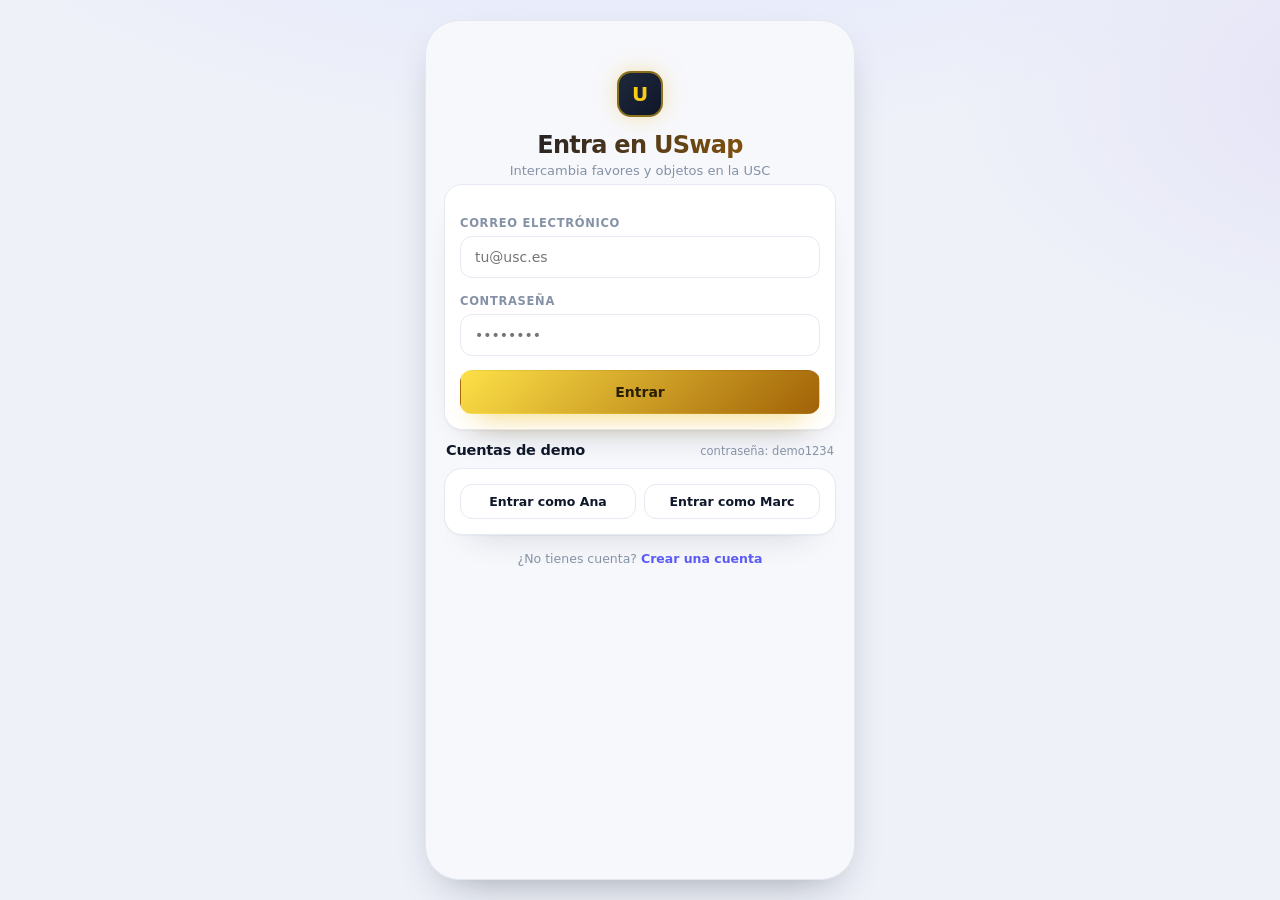
==== commit 92e02963: "tablon: titular Tablon de favores en lugar de Que necesitas hoy" ====
--- a/index.html
+++ b/index.html
@@ -21,8 +21,8 @@
         <div style="font-size:9px;font-weight:700;letter-spacing:.16em;text-transform:uppercase;color:#8592a6;margin-bottom:7px">
           USC · Santiago de Compostela
         </div>
-        <h1>¿Qué necesitas hoy?</h1>
-        <p>Intercambia favores y objetos con estudiantes de la USC, en el campus y en Compostela.</p>
+        <h1>Tablón de favores</h1>
+        <p>Lo que piden estudiantes de la USC, en el campus y en Compostela.</p>
       </section>
 
       <input id="buscador" class="input" type="search"
--- a/css/styles.css
+++ b/css/styles.css
@@ -533,32 +533,79 @@
 .chip:hover { border-color: #cfd6e6; color: var(--tinta); }
 .chip:active { transform: scale(.95); }
 
-/* las peticiones, en negro */
+/* las peticiones: blancas, con color por categoría y ganas de tocarlas */
 .card {
-  background: linear-gradient(180deg, #131c2e 0%, #0f172a 100%);
-  border-color: #1e293b;
-  color: #e9eefb;
-  box-shadow: 0 1px 2px rgba(15, 23, 42, .18), 0 18px 34px -24px rgba(15, 23, 42, .55);
+  position: relative;
+  overflow: hidden;
+  background: #fff;
+  border: 1px solid var(--borde);
+  border-radius: 20px;
+  padding: 16px 16px 13px;
+  color: var(--tinta);
+  box-shadow: 0 1px 2px rgba(15, 23, 42, .04), 0 12px 28px -20px rgba(15, 23, 42, .30);
   animation: tarjeta-entra .34s cubic-bezier(.2, .7, .3, 1) both;
-  transition: transform .16s, box-shadow .16s, border-color .16s;
-}
+  transition: transform .18s cubic-bezier(.2, .7, .3, 1), box-shadow .18s, border-color .18s;
+}
+
+/* filo de color según la categoría de la petición */
+.card::before {
+  content: '';
+  position: absolute;
+  left: 0; top: 0; bottom: 0;
+  width: 4px;
+  background: var(--cat, var(--primario));
+  opacity: .85;
+  transition: width .18s, opacity .18s;
+}
+
 .card:hover {
-  transform: translateY(-2px);
-  box-shadow: 0 26px 46px -26px rgba(15, 23, 42, .65);
-  border-color: #3b4a6b;
-}
-.card:active { transform: scale(.994); }
-.card .card-titulo { color: #f3f6ff; }
-.card .card-texto { color: #b6c0d6; }
-.card .card-pie { color: #97a3bb; border-top-color: rgba(255, 255, 255, .12); }
-.card .usuario-nombre { color: #eef2fb; }
-.card .usuario-detalle { color: #93a0b8; }
-.card .cambio { background: rgba(123, 123, 255, .14); color: #c7c7ff; }
-.card .badge { background: rgba(255, 255, 255, .10); color: #cfd8ea; }
-.card .badge-azul { background: rgba(123, 123, 255, .22); color: #c7c7ff; }
-.card .badge-ambar { background: rgba(251, 191, 36, .16); color: #fbbf24; }
-.card .badge-verde { background: rgba(61, 220, 151, .14); color: #4ade80; }
-.card .badge-rojo { background: rgba(255, 122, 122, .14); color: #ff9c9c; }
+  transform: translateY(-3px);
+  border-color: #d3ddf0;
+  box-shadow: 0 2px 4px rgba(15, 23, 42, .05), 0 22px 40px -24px rgba(15, 23, 42, .42);
+}
+.card:hover::before { width: 6px; opacity: 1; }
+.card:active { transform: translateY(-1px) scale(.995); }
+
+.card .usuario-linea { min-width: 0; }
+.card .usuario-linea > .badge { align-self: flex-start; margin-top: 2px; }
+.card .card-fila { align-items: flex-start; }
+.card .usuario-nombre { font-size: 13.5px; font-weight: 700; }
+.card .card-titulo { font-size: 16px; margin: 11px 0 5px; transition: color .15s; }
+.card:hover .card-titulo { color: var(--primario-oscuro); }
+.card .card-texto {
+  font-size: 13px;
+  line-height: 1.55;
+  display: -webkit-box;
+  -webkit-line-clamp: 3;
+  -webkit-box-orient: vertical;
+  overflow: hidden;
+  -webkit-mask-image: linear-gradient(180deg, #000 72%, rgba(0, 0, 0, .25));
+  mask-image: linear-gradient(180deg, #000 72%, rgba(0, 0, 0, .25));
+}
+.card .card-pie {
+  margin-top: 13px;
+  padding-top: 11px;
+  border-top: 1px solid #f1f4fa;
+  font-size: 11.5px;
+  gap: 6px;
+  flex-wrap: wrap;
+}
+
+.card-cat {
+  display: inline-flex; align-items: center;
+  padding: 3px 9px; border-radius: 999px;
+  font-size: 10px; font-weight: 800;
+  letter-spacing: .05em; text-transform: uppercase;
+}
+.card-meta { display: inline-flex; align-items: center; gap: 6px; color: var(--muted); }
+.card-acciones { display: inline-flex; align-items: center; gap: 6px; margin-left: auto; }
+.card-cta {
+  display: inline-flex; align-items: center; gap: 2px;
+  font-weight: 700; font-size: 11.5px; color: var(--primario-oscuro);
+  opacity: .78;
+  transition: gap .18s, opacity .18s;
+}
+.card:hover .card-cta { gap: 7px; opacity: 1; }
 
 .card:nth-child(1) { animation-delay: 0s; }
 .card:nth-child(2) { animation-delay: .03s; }
@@ -614,3 +661,123 @@
     scroll-behavior: auto !important;
   }
 }
+
+/* ==========================================================================
+   ESTILO CREDENCIAL (el del perfil) EN TODA LA APP
+   --------------------------------------------------------------------------
+   Azul noche + filo y detalles en oro, como la credencial del perfil. Los
+   paneles oscuros llevan el mismo degradado y el mismo brillo; el contenido
+   sigue en tarjetas blancas para que se lea igual de bien.
+   ========================================================================== */
+
+:root {
+  --noche: #0f172a;
+  --noche-2: #1e293b;
+  --oro: #eab308;
+  --oro-oscuro: #a16207;
+  --oro-texto: #facc15;
+}
+
+/* barra superior oscura, con filo de oro */
+.topbar {
+  background: rgba(15, 23, 42, .94);
+  border-bottom: 1px solid rgba(234, 179, 8, .26);
+  box-shadow: 0 10px 30px -24px rgba(0, 0, 0, .9);
+}
+.marca { color: #f8fafc; }
+.marca-punto {
+  background: linear-gradient(135deg, #facc15, #a16207);
+  color: #231a00;
+  box-shadow: 0 0 22px -6px rgba(234, 179, 8, .85);
+}
+.selector-yo {
+  background-color: rgba(30, 41, 59, .95);
+  border-color: rgba(255, 255, 255, .16);
+  color: #e2e8f0;
+  background-repeat: no-repeat;
+  background-position: right 11px center;
+  background-image: url("data:image/svg+xml;utf8,<svg xmlns='http://www.w3.org/2000/svg' width='10' height='10' viewBox='0 0 10 10'><path d='M1 3l4 4 4-4' stroke='%23cbd5e1' stroke-width='1.6' fill='none' stroke-linecap='round'/></svg>");
+}
+.selector-yo:hover { border-color: rgba(234, 179, 8, .55); }
+
+/* el hero pasa a ser una mini credencial */
+.hero {
+  background:
+    radial-gradient(420px 200px at 100% 0%, rgba(234, 179, 8, .16), rgba(234, 179, 8, 0) 70%),
+    linear-gradient(160deg, #1e293b 0%, #0f172a 72%);
+  border: 1px solid rgba(234, 179, 8, .28);
+  border-radius: 20px;
+  padding: 16px 16px 15px;
+  margin-bottom: 14px;
+  box-shadow: 0 20px 44px -30px rgba(15, 23, 42, .95), inset 0 1px 0 rgba(255, 255, 255, .07);
+}
+.hero h1 {
+  background: linear-gradient(115deg, #ffffff 8%, #fde68a 62%, #eab308 96%);
+  -webkit-background-clip: text;
+  background-clip: text;
+  color: transparent;
+  letter-spacing: -.7px;
+}
+.hero p { color: rgba(255, 255, 255, .68); }
+.hero .usuario-detalle,
+.hero > div:first-child { color: rgba(255, 255, 255, .5) !important; }
+
+/* filete de oro en los títulos de sección */
+.seccion-titulo h2 { letter-spacing: -.2px; }
+.seccion-titulo a { color: var(--oro-oscuro); }
+
+/* controles: foco y selección en oro */
+.input:focus, .textarea:focus, .select:focus {
+  border-color: var(--oro);
+  box-shadow: 0 0 0 4px rgba(234, 179, 8, .18);
+}
+.chip.activo {
+  background: #0f172a;
+  color: #ffffff;
+  border-color: transparent;
+  box-shadow: 0 8px 18px -14px rgba(15, 23, 42, .95);
+}
+.chip:hover { border-color: rgba(234, 179, 8, .5); color: var(--tinta); }
+
+/* botón principal: oro con texto oscuro, como el rango */
+.btn-primario {
+  background: linear-gradient(135deg, #fde047, #a16207);
+  color: #2a1f00;
+  box-shadow: 0 14px 28px -16px rgba(234, 179, 8, .95);
+}
+.btn-primario:hover { filter: brightness(1.04); }
+
+/* tarjetas de contenido: blancas, con el mismo aire de la credencial */
+.bloque {
+  border-radius: 18px;
+  box-shadow: 0 1px 2px rgba(15, 23, 42, .04), 0 18px 36px -28px rgba(15, 23, 42, .45);
+}
+
+/* llamada a la acción de las peticiones en tono oro */
+.card-cta { color: var(--oro-oscuro); }
+.card:hover .card-titulo { color: var(--oro-oscuro); }
+
+/* botón flotante de subir, en oro */
+.arriba {
+  background: linear-gradient(135deg, #fde047, #a16207);
+  color: #2a1f00;
+  box-shadow: 0 16px 32px -14px rgba(234, 179, 8, .95);
+}
+
+/* foco accesible en oro */
+:focus-visible { outline-color: var(--oro); }
+
+/* la credencial del login y del registro respiran igual que la del perfil */
+.auth-hero h1 {
+  background: linear-gradient(115deg, #0f172a 10%, #a16207 95%);
+  -webkit-background-clip: text;
+  background-clip: text;
+  color: transparent;
+}
+.auth-hero .marca-punto {
+  width: 46px; height: 46px; border-radius: 14px; font-size: 20px;
+  background: linear-gradient(135deg, #1e293b, #0f172a);
+  color: #facc15;
+  border: 2px solid rgba(234, 179, 8, .55);
+  box-shadow: 0 0 26px -6px rgba(234, 179, 8, .6);
+}
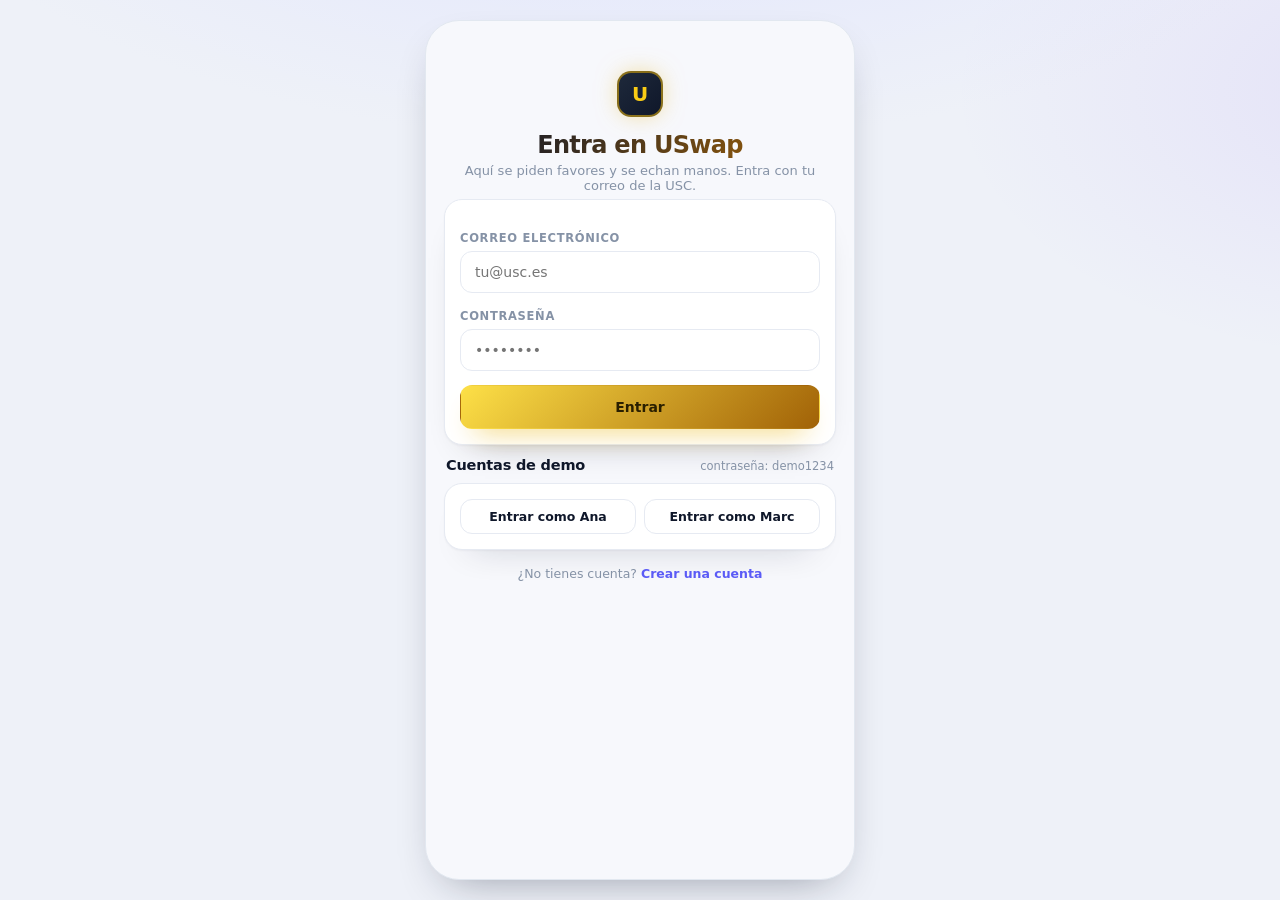
==== commit b89bec61: "copy: textos con voz de estudiante en tablon, publicar, oferta, ranking y acceso" ====
--- a/index.html
+++ b/index.html
@@ -22,11 +22,11 @@
           USC · Santiago de Compostela
         </div>
         <h1>Tablón de favores</h1>
-        <p>Lo que piden estudiantes de la USC, en el campus y en Compostela.</p>
+        <p>Lo que piden estudiantes de la USC. Si te encaja, responde y llegad a un acuerdo.</p>
       </section>
 
       <input id="buscador" class="input" type="search"
-             placeholder="Buscar apuntes, clases, transporte…" autocomplete="off">
+             placeholder="Busca apuntes, clases o transporte…" autocomplete="off">
 
       <div id="filtro-categorias" class="chips" style="margin-top:10px"></div>
       <div id="filtro-areas" class="chips"></div>
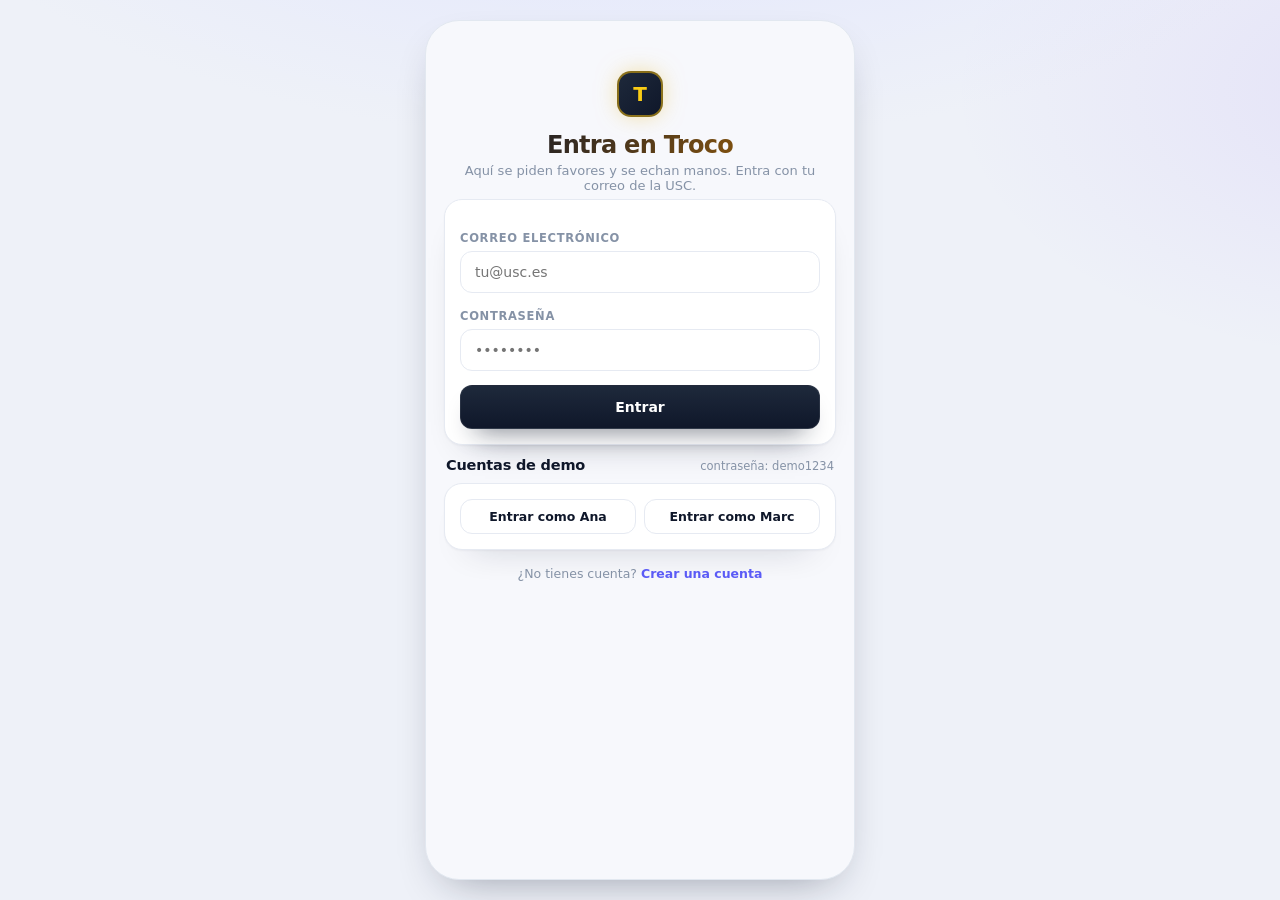
==== commit 1ca6bea9: "marca: la app pasa a llamarse Troco" ====
--- a/index.html
+++ b/index.html
@@ -4,7 +4,7 @@
   <meta charset="utf-8">
   <meta name="viewport" content="width=device-width, initial-scale=1">
   <meta name="theme-color" content="#ffffff">
-  <title>USwap · Tablón · USC</title>
+  <title>Troco · Tablón · USC</title>
   <link rel="icon" href="img/logo.svg" type="image/svg+xml">
   <link rel="stylesheet" href="css/styles.css">
 </head>
@@ -22,7 +22,7 @@
           USC · Santiago de Compostela
         </div>
         <h1>Tablón de favores</h1>
-        <p>Lo que piden estudiantes de la USC. Si te encaja, responde y llegad a un acuerdo.</p>
+        <p id="hero-sub">Lo que piden estudiantes de la USC. Si te encaja, responde y llegad a un acuerdo.</p>
       </section>
 
       <input id="buscador" class="input" type="search"
--- a/css/styles.css
+++ b/css/styles.css
@@ -741,11 +741,12 @@
 
 /* botón principal: oro con texto oscuro, como el rango */
 .btn-primario {
-  background: linear-gradient(135deg, #fde047, #a16207);
-  color: #2a1f00;
-  box-shadow: 0 14px 28px -16px rgba(234, 179, 8, .95);
-}
-.btn-primario:hover { filter: brightness(1.04); }
+  background: linear-gradient(180deg, #1e293b, #0f172a);
+  color: #ffffff;
+  border-color: rgba(255, 255, 255, .08);
+  box-shadow: 0 14px 26px -16px rgba(15, 23, 42, .95);
+}
+.btn-primario:hover { filter: brightness(1.12); }
 
 /* tarjetas de contenido: blancas, con el mismo aire de la credencial */
 .bloque {
@@ -756,6 +757,27 @@
 /* llamada a la acción de las peticiones en tono oro */
 .card-cta { color: var(--oro-oscuro); }
 .card:hover .card-titulo { color: var(--oro-oscuro); }
+
+/* al final del tablón: invita a publicar si no encuentras nada */
+.sugerencia-publicar {
+  display: block;
+  margin-top: 4px;
+  padding: 13px 14px;
+  text-align: center;
+  text-decoration: none;
+  font-size: 12.5px;
+  font-weight: 650;
+  color: var(--oro-oscuro);
+  background: rgba(234, 179, 8, .07);
+  border: 1px dashed rgba(161, 98, 7, .38);
+  border-radius: 14px;
+  transition: background .15s, border-color .15s, transform .12s;
+}
+.sugerencia-publicar:hover {
+  background: rgba(234, 179, 8, .12);
+  border-color: rgba(161, 98, 7, .6);
+}
+.sugerencia-publicar:active { transform: scale(.99); }
 
 /* botón flotante de subir, en oro */
 .arriba {
